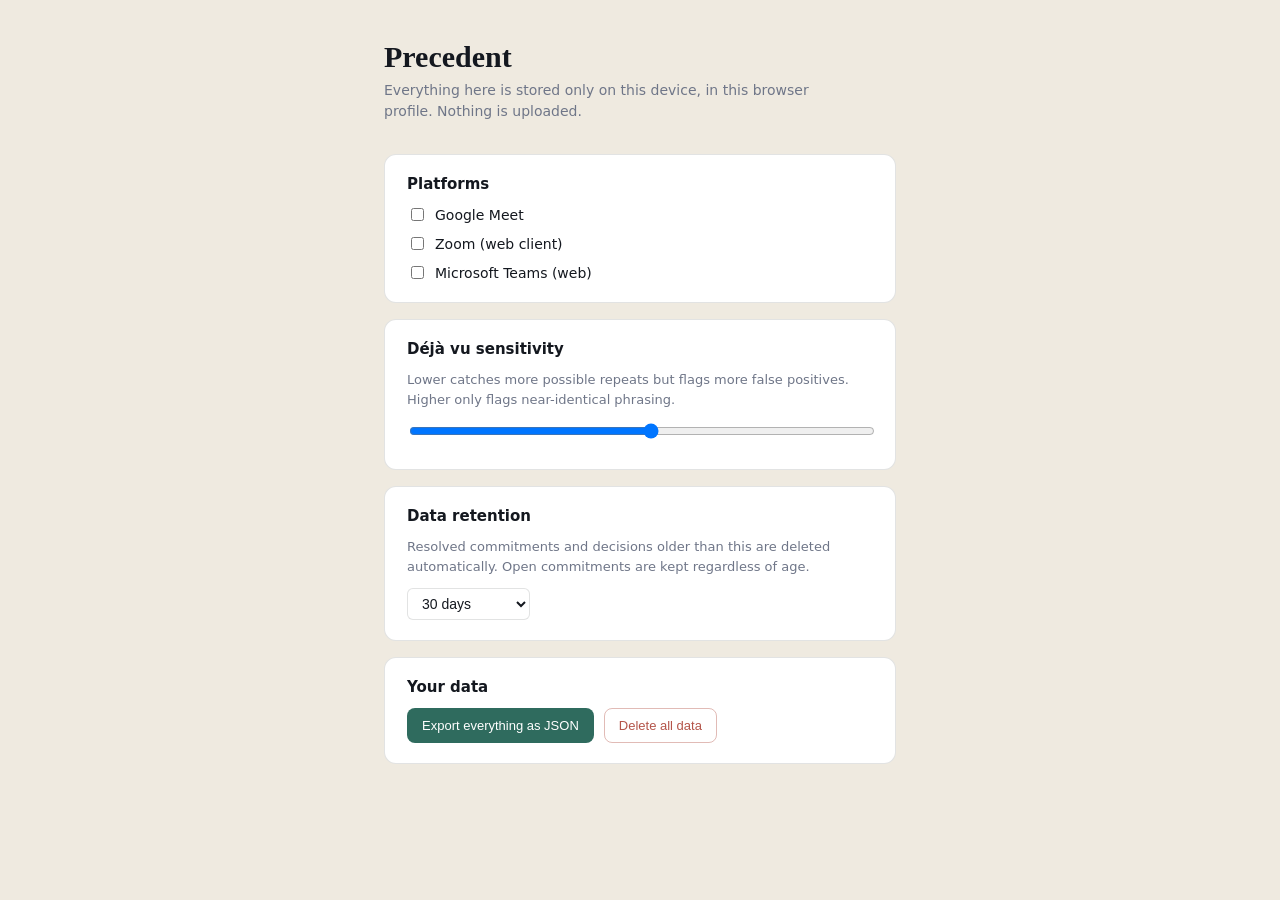
==== options/options.html @ 74f6338a "Initial commit: Precedent Chrome extension with on-device commitment and deja vu detection" ====
<!DOCTYPE html>
<html lang="en">
<head>
  <meta charset="UTF-8" />
  <title>Precedent — Settings</title>
  <link rel="stylesheet" href="options.css" />
</head>
<body>
  <div class="pc-opt-wrap">
    <header>
      <h1>Precedent</h1>
      <p class="pc-opt-sub">Everything here is stored only on this device, in this browser profile. Nothing is uploaded.</p>
    </header>

    <section class="pc-opt-card">
      <h2>Platforms</h2>
      <label class="pc-opt-toggle"><input type="checkbox" id="toggle-meet" /> Google Meet</label>
      <label class="pc-opt-toggle"><input type="checkbox" id="toggle-zoom" /> Zoom (web client)</label>
      <label class="pc-opt-toggle"><input type="checkbox" id="toggle-teams" /> Microsoft Teams (web)</label>
    </section>

    <section class="pc-opt-card">
      <h2>Déjà vu sensitivity</h2>
      <p class="pc-opt-help">Lower catches more possible repeats but flags more false positives. Higher only flags near-identical phrasing.</p>
      <input type="range" id="threshold-slider" min="0.2" max="0.7" step="0.02" />
      <div class="pc-opt-threshold-value"><span id="threshold-label"></span></div>
    </section>

    <section class="pc-opt-card">
      <h2>Data retention</h2>
      <p class="pc-opt-help">Resolved commitments and decisions older than this are deleted automatically. Open commitments are kept regardless of age.</p>
      <select id="retention-select">
        <option value="30">30 days</option>
        <option value="90">90 days</option>
        <option value="180">180 days</option>
        <option value="365">1 year</option>
        <option value="0">Keep forever</option>
      </select>
    </section>

    <section class="pc-opt-card">
      <h2>Your data</h2>
      <div class="pc-opt-row">
        <button id="export-btn" class="pc-opt-btn pc-opt-btn-primary">Export everything as JSON</button>
        <button id="clear-btn" class="pc-opt-btn pc-opt-btn-danger">Delete all data</button>
      </div>
    </section>

    <p class="pc-opt-status" id="save-status"></p>
  </div>
  <script src="options.js"></script>
</body>
</html>
---- options/options.css ----
:root {
  --ink: #14181F;
  --paper: #EFEAE0;
  --muted: #6F7688;
  --accent-green: #2F6B5E;
  --accent-rose: #B4554A;
  --border: rgba(20,24,31,0.12);
}
* { box-sizing: border-box; }
body {
  margin: 0;
  background: var(--paper);
  color: var(--ink);
  font-family: system-ui, -apple-system, "Segoe UI", sans-serif;
}
.pc-opt-wrap { max-width: 560px; margin: 0 auto; padding: 40px 24px 80px; }
h1 { font-family: Georgia, "Iowan Old Style", serif; font-size: 30px; margin: 0 0 6px; }
.pc-opt-sub { color: var(--muted); font-size: 14px; margin: 0 0 32px; max-width: 440px; line-height: 1.5; }
.pc-opt-card {
  background: white;
  border: 1px solid var(--border);
  border-radius: 12px;
  padding: 20px 22px;
  margin-bottom: 16px;
}
.pc-opt-card h2 { font-size: 15px; margin: 0 0 12px; }
.pc-opt-help { font-size: 13px; color: var(--muted); line-height: 1.5; margin: 0 0 12px; }
.pc-opt-toggle { display: flex; align-items: center; gap: 8px; font-size: 14px; margin-bottom: 10px; }
.pc-opt-toggle:last-child { margin-bottom: 0; }
.pc-opt-threshold-value { font-size: 12.5px; color: var(--muted); margin-top: 6px; }
select {
  font-size: 14px;
  padding: 6px 10px;
  border-radius: 6px;
  border: 1px solid var(--border);
  background: white;
  color: var(--ink);
}
.pc-opt-row { display: flex; gap: 10px; flex-wrap: wrap; }
.pc-opt-btn {
  font-size: 13px;
  padding: 9px 14px;
  border-radius: 8px;
  border: 1px solid transparent;
  cursor: pointer;
}
.pc-opt-btn-primary { background: var(--accent-green); color: white; }
.pc-opt-btn-danger { background: transparent; color: var(--accent-rose); border-color: rgba(180,85,74,0.4); }
.pc-opt-status { font-size: 12.5px; color: var(--accent-green); min-height: 16px; }
input[type="range"] { width: 100%; }
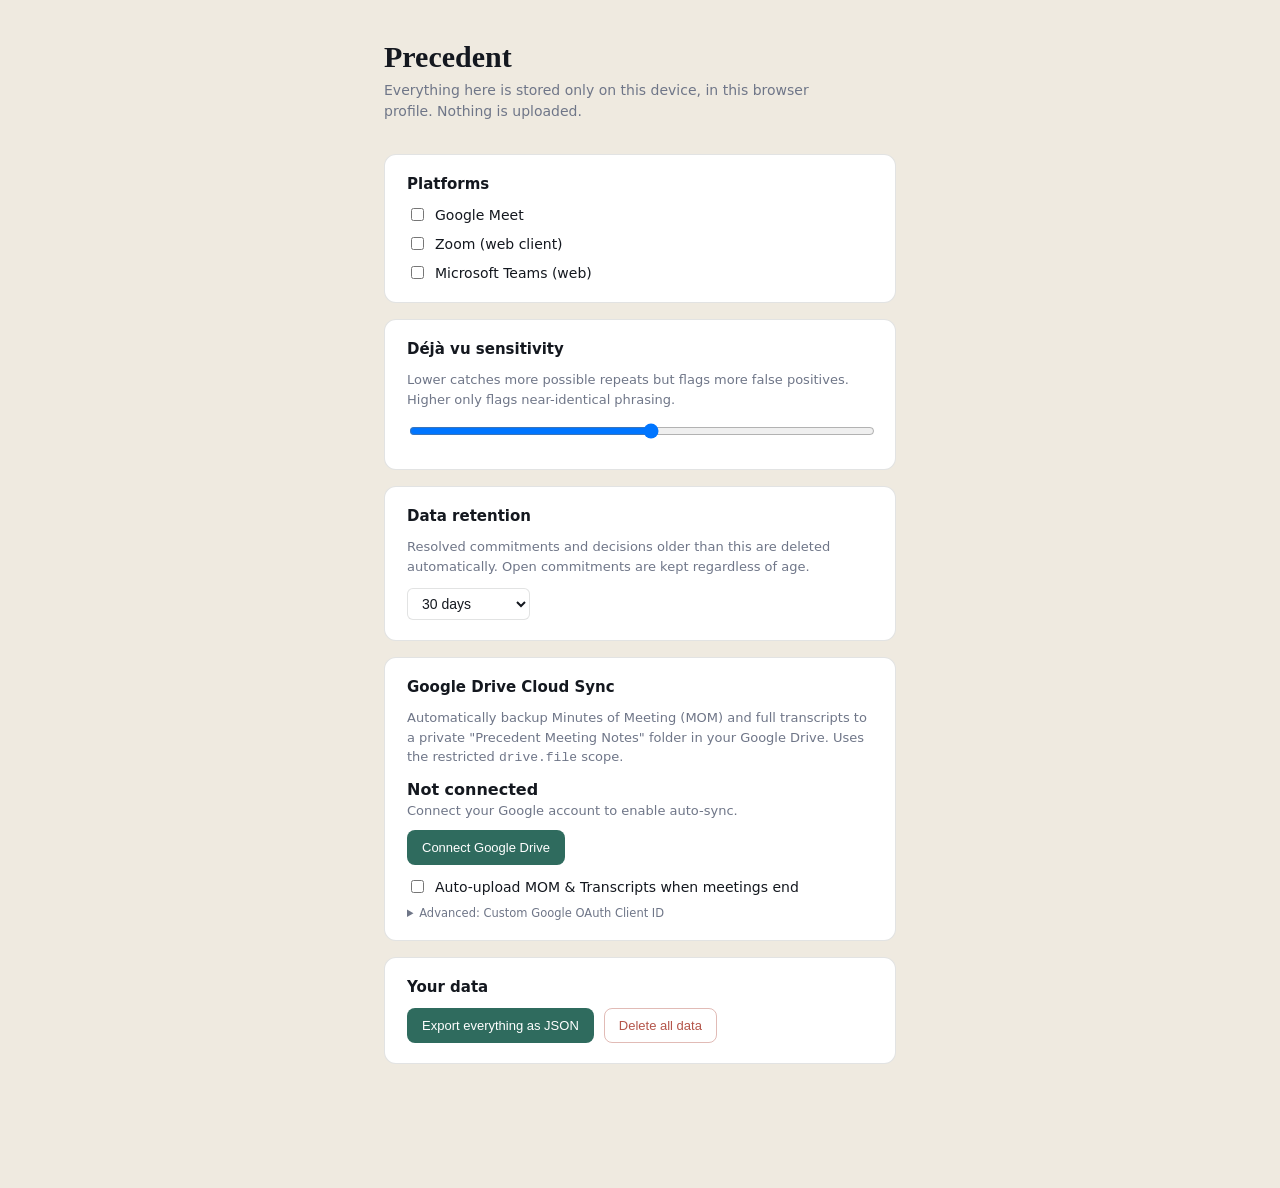
==== commit 0e01bc7b: "Add Unlimited Recording, Minutes of Meeting (MOM) generation, and Google Drive Cloud Sync" ====
--- a/options/options.html
+++ b/options/options.html
@@ -39,6 +39,30 @@
     </section>
 
     <section class="pc-opt-card">
+      <h2>Google Drive Cloud Sync</h2>
+      <p class="pc-opt-help">Automatically backup Minutes of Meeting (MOM) and full transcripts to a private "Precedent Meeting Notes" folder in your Google Drive. Uses the restricted <code>drive.file</code> scope.</p>
+      <div class="pc-opt-row" style="align-items: center; justify-content: space-between; margin-bottom: 12px;">
+        <div>
+          <strong id="drive-account-label">Not connected</strong>
+          <div id="drive-account-detail" class="pc-opt-help" style="margin: 2px 0 0;">Connect your Google account to enable auto-sync.</div>
+        </div>
+        <button id="drive-auth-btn" class="pc-opt-btn pc-opt-btn-primary">Connect Google Drive</button>
+      </div>
+      <label class="pc-opt-toggle">
+        <input type="checkbox" id="toggle-drive-autosync" />
+        Auto-upload MOM &amp; Transcripts when meetings end
+      </label>
+      <div style="margin-top: 10px;">
+        <details>
+          <summary style="font-size: 11.5px; color: var(--muted); cursor: pointer;">Advanced: Custom Google OAuth Client ID</summary>
+          <div style="margin-top: 8px;">
+            <input type="text" id="custom-client-id" placeholder="Your Google OAuth Client ID (optional)" style="width: 100%; padding: 6px 8px; border: 1px solid var(--border); border-radius: 6px; font-size: 12px;" />
+          </div>
+        </details>
+      </div>
+    </section>
+
+    <section class="pc-opt-card">
       <h2>Your data</h2>
       <div class="pc-opt-row">
         <button id="export-btn" class="pc-opt-btn pc-opt-btn-primary">Export everything as JSON</button>
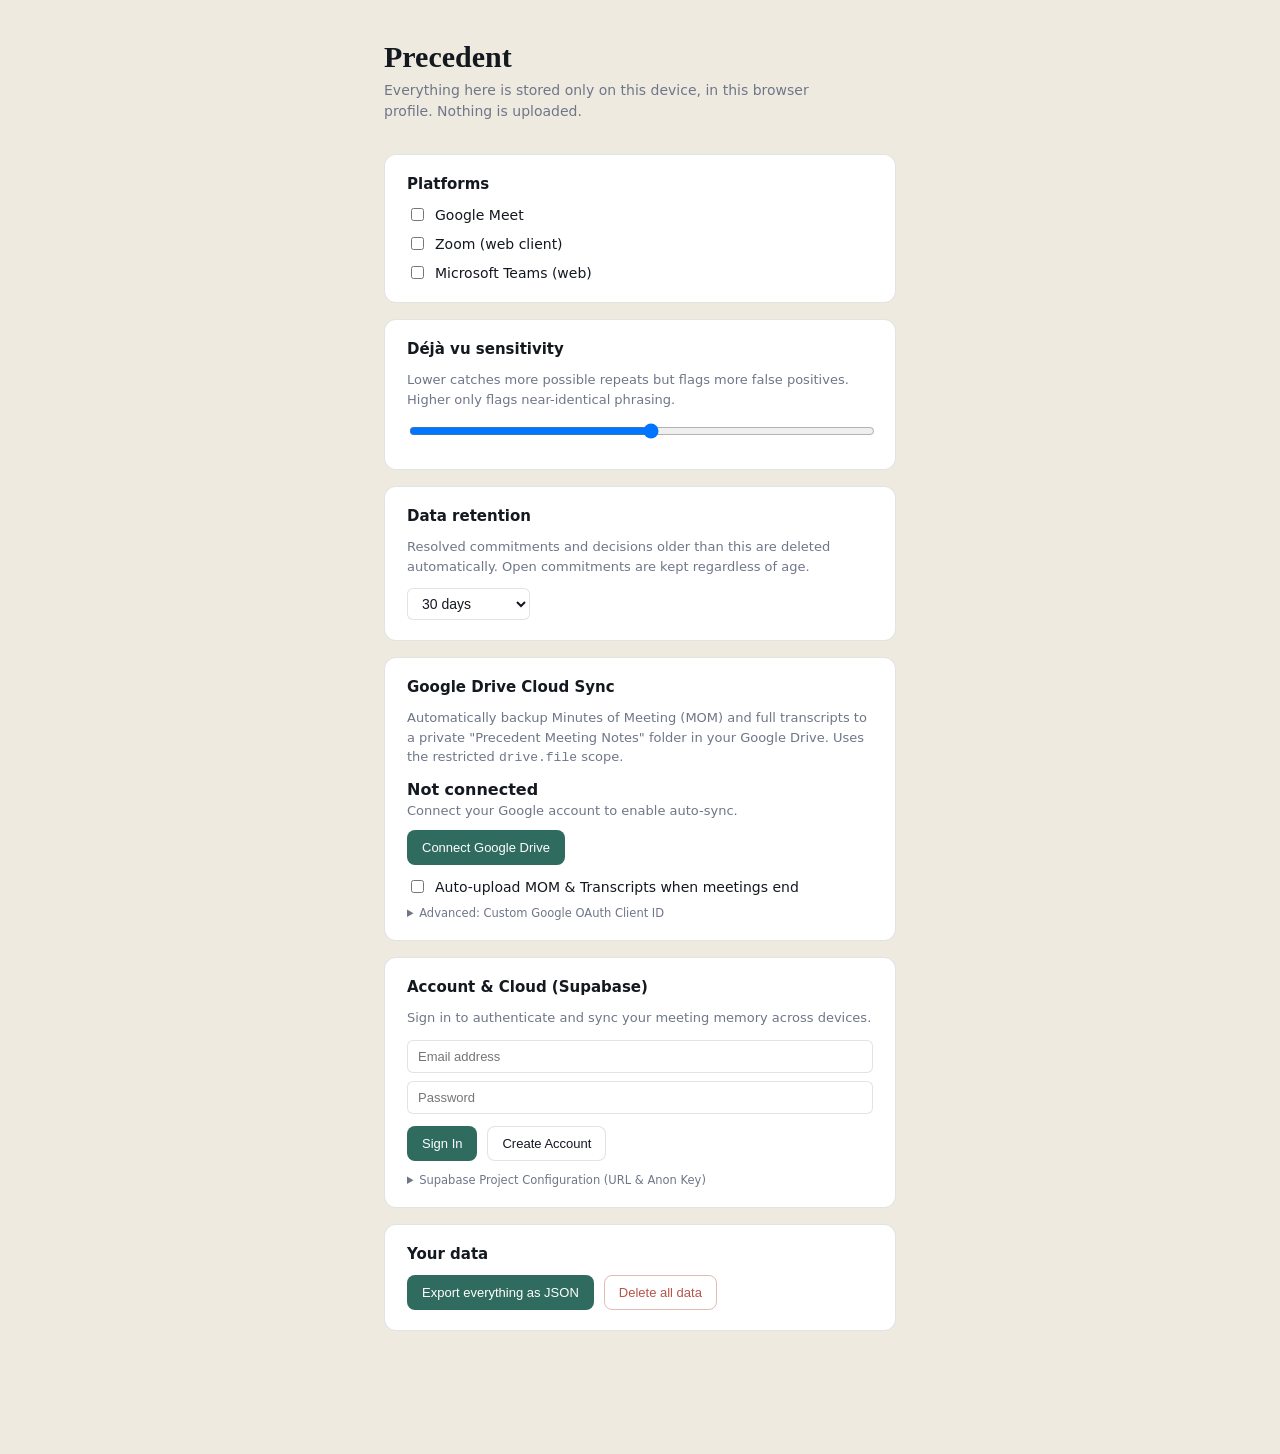
==== commit a34c9964: "Add Supabase authentication and session management" ====
--- a/options/options.html
+++ b/options/options.html
@@ -63,6 +63,45 @@
     </section>
 
     <section class="pc-opt-card">
+      <h2>Account &amp; Cloud (Supabase)</h2>
+      <p class="pc-opt-help">Sign in to authenticate and sync your meeting memory across devices.</p>
+
+      <div id="supabase-user-panel" style="display: none; margin-bottom: 14px;">
+        <div class="pc-opt-row" style="align-items: center; justify-content: space-between;">
+          <div>
+            <div style="font-size: 12.5px; color: var(--muted);">Logged in as:</div>
+            <strong id="supabase-user-email" style="font-size: 14px;">user@example.com</strong>
+          </div>
+          <button id="supabase-signout-btn" class="pc-opt-btn pc-opt-btn-danger">Sign Out</button>
+        </div>
+      </div>
+
+      <div id="supabase-login-panel">
+        <div style="display: flex; flex-direction: column; gap: 8px; margin-bottom: 12px;">
+          <input type="email" id="supabase-email" placeholder="Email address" class="pc-opt-input" />
+          <input type="password" id="supabase-password" placeholder="Password" class="pc-opt-input" />
+        </div>
+        <div class="pc-opt-row">
+          <button id="supabase-signin-btn" class="pc-opt-btn pc-opt-btn-primary">Sign In</button>
+          <button id="supabase-signup-btn" class="pc-opt-btn pc-opt-btn-secondary">Create Account</button>
+        </div>
+      </div>
+
+      <div id="supabase-status" class="pc-opt-help" style="margin-top: 10px; font-weight: 500;"></div>
+
+      <div style="margin-top: 12px;">
+        <details id="supabase-config-details">
+          <summary style="font-size: 11.5px; color: var(--muted); cursor: pointer;">Supabase Project Configuration (URL &amp; Anon Key)</summary>
+          <div style="display: flex; flex-direction: column; gap: 8px; margin-top: 8px;">
+            <input type="text" id="supabase-url" placeholder="https://your-project.supabase.co" class="pc-opt-input" />
+            <input type="text" id="supabase-anon-key" placeholder="Supabase Anon Key (public)" class="pc-opt-input" />
+            <button id="supabase-save-config-btn" class="pc-opt-btn pc-opt-btn-secondary" style="align-self: flex-start;">Save Project Credentials</button>
+          </div>
+        </details>
+      </div>
+    </section>
+
+    <section class="pc-opt-card">
       <h2>Your data</h2>
       <div class="pc-opt-row">
         <button id="export-btn" class="pc-opt-btn pc-opt-btn-primary">Export everything as JSON</button>
--- a/options/options.css
+++ b/options/options.css
@@ -46,5 +46,27 @@
 }
 .pc-opt-btn-primary { background: var(--accent-green); color: white; }
 .pc-opt-btn-danger { background: transparent; color: var(--accent-rose); border-color: rgba(180,85,74,0.4); }
+.pc-opt-input {
+  width: 100%;
+  padding: 8px 10px;
+  border-radius: 6px;
+  border: 1px solid var(--border);
+  background: white;
+  color: var(--ink);
+  font-size: 13px;
+  outline: none;
+}
+.pc-opt-input:focus {
+  border-color: var(--accent-green);
+}
+.pc-opt-btn-secondary {
+  background: white;
+  color: var(--ink);
+  border: 1px solid var(--border);
+}
+.pc-opt-btn-secondary:hover {
+  background: #f8f7f4;
+}
 .pc-opt-status { font-size: 12.5px; color: var(--accent-green); min-height: 16px; }
 input[type="range"] { width: 100%; }
+
